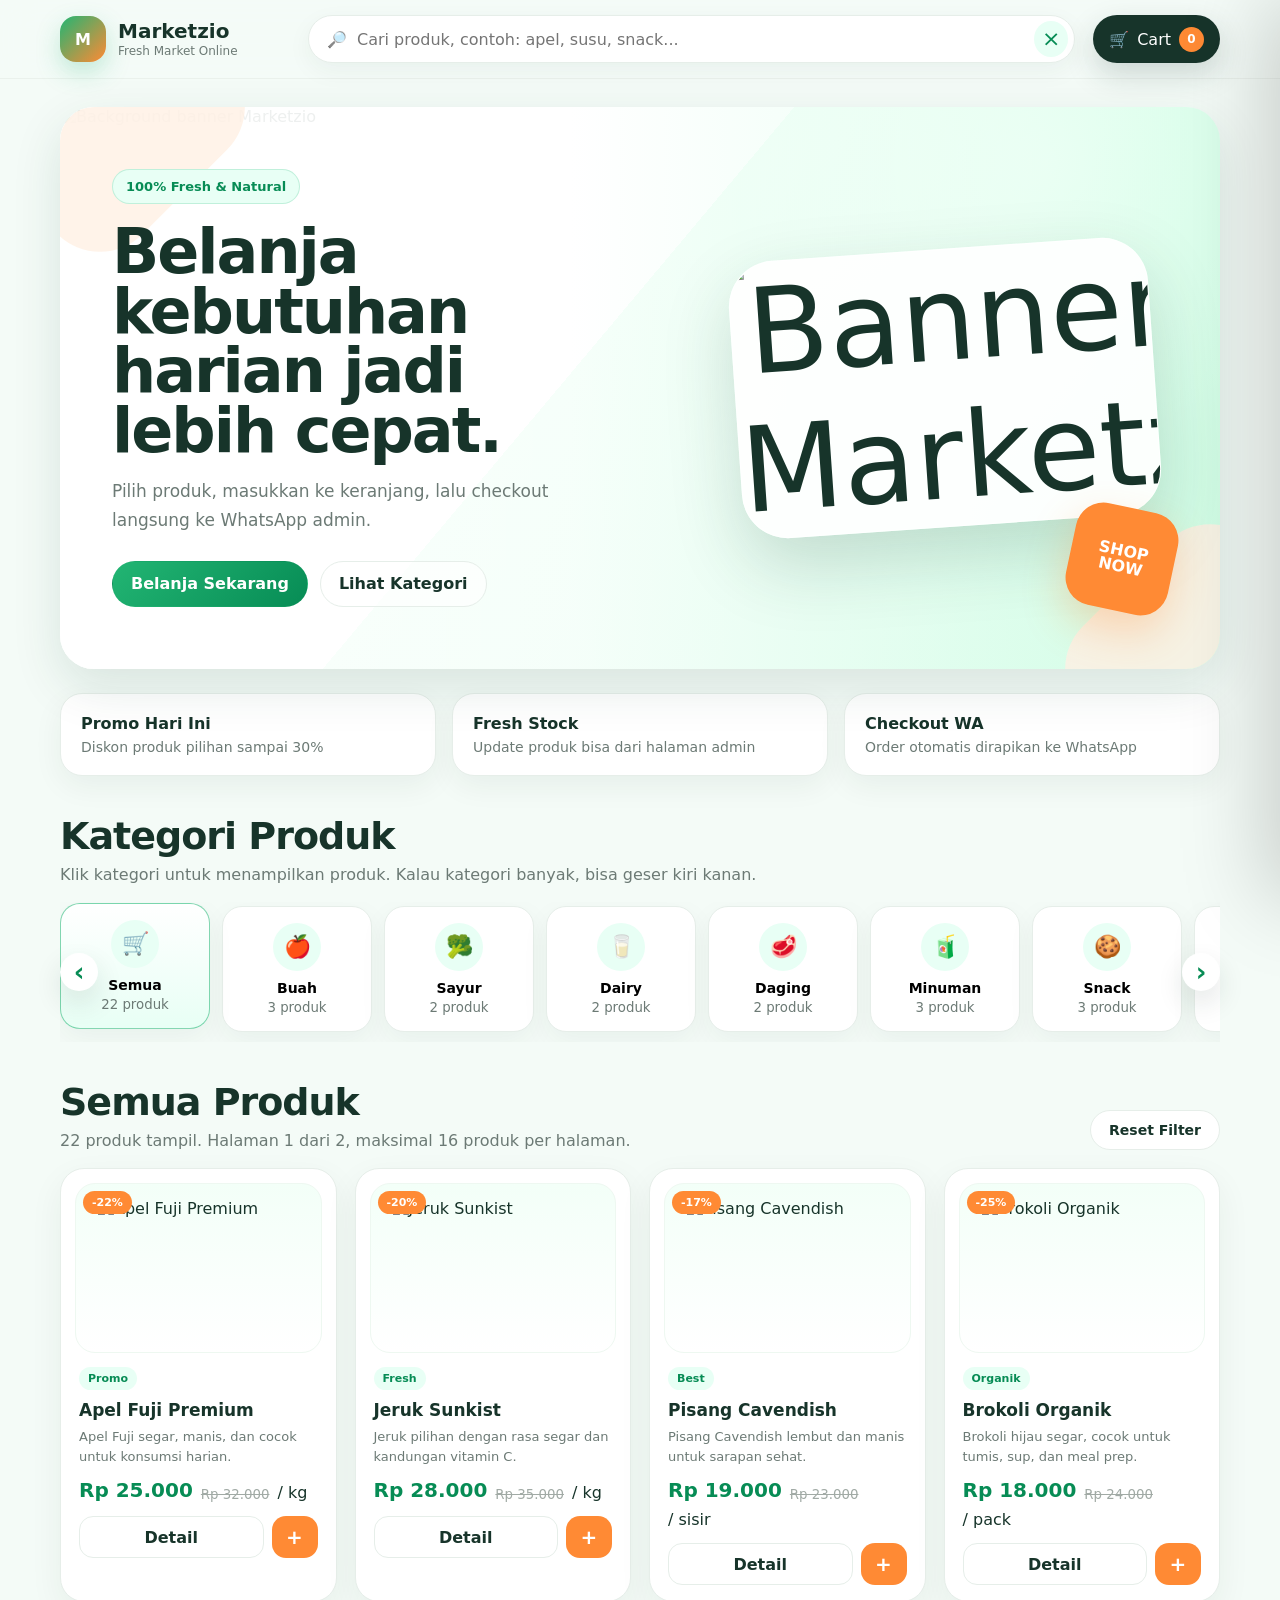
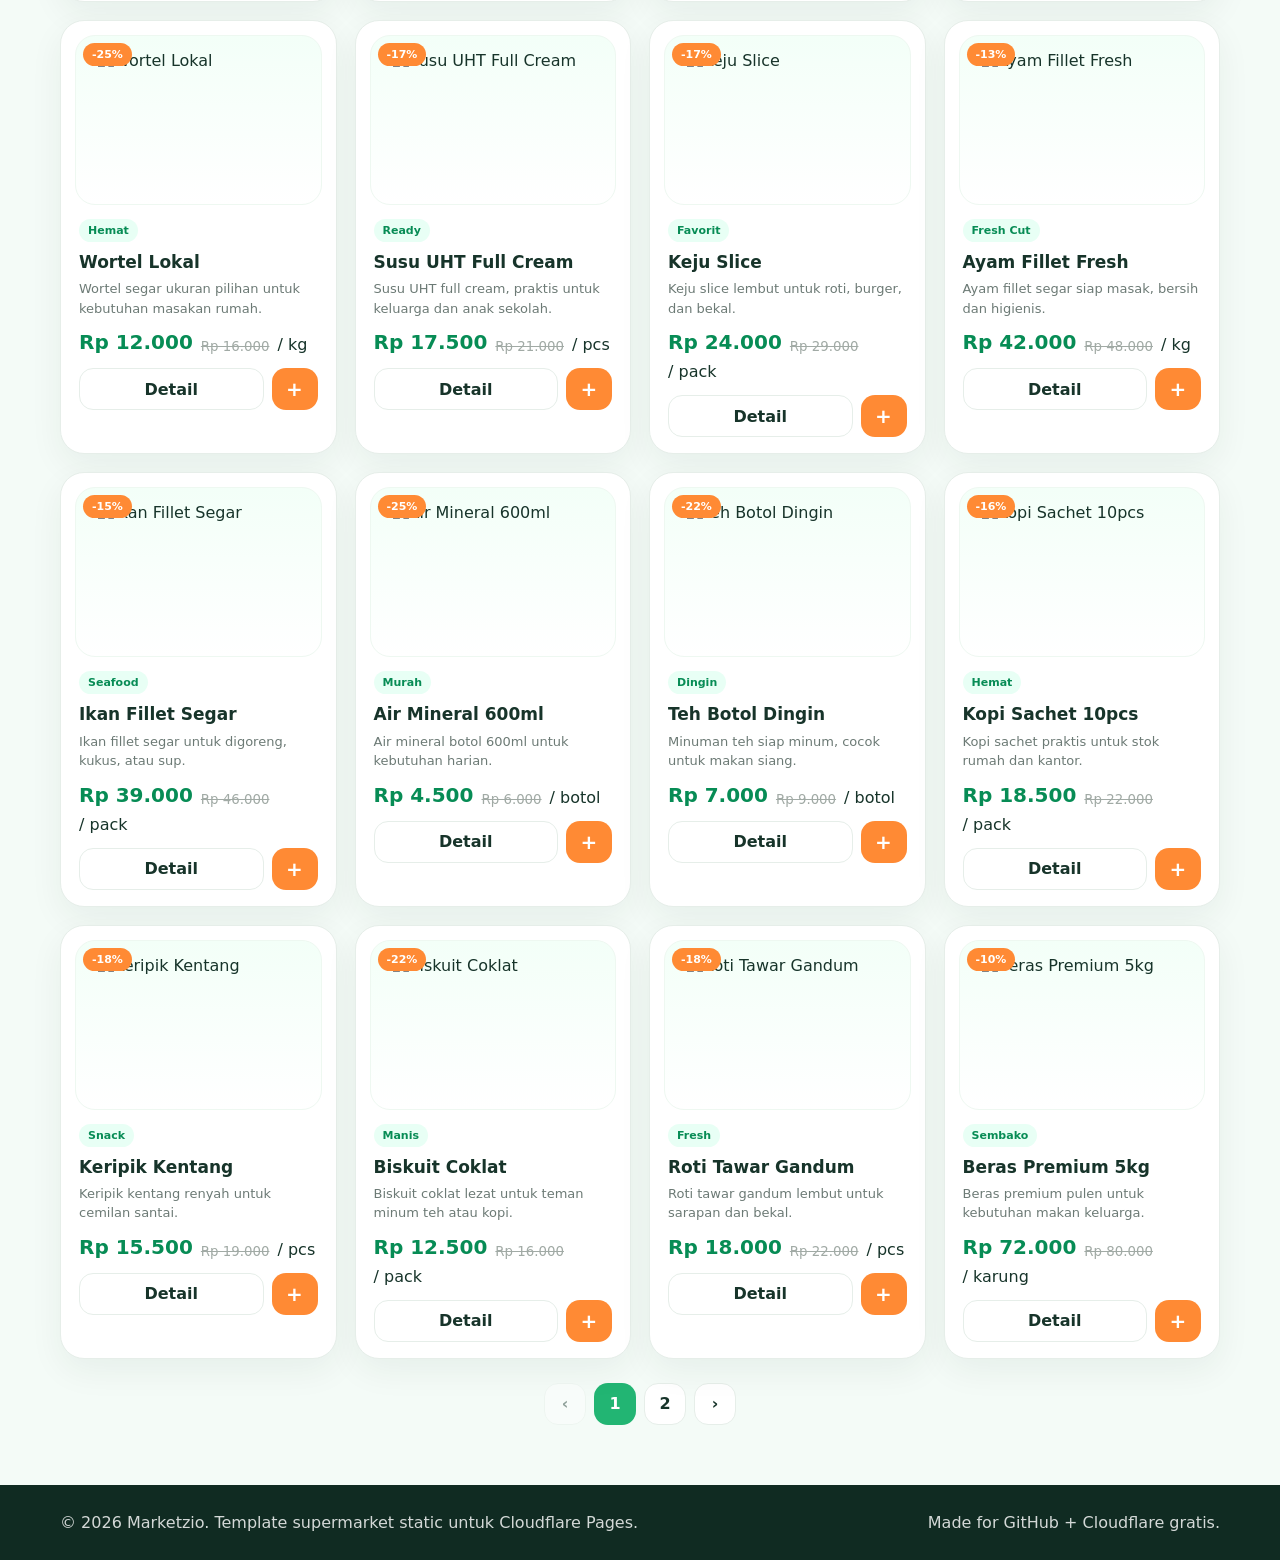
==== index.html @ e40bba42 "Add files via upload" ====
<!DOCTYPE html>
<html lang="id">
<head>
  <meta charset="UTF-8" />
  <meta name="viewport" content="width=device-width, initial-scale=1.0" />
  <title>Marketzio - Supermarket Online</title>
  <meta name="description" content="Website supermarket online gratis pakai Cloudflare Pages dan GitHub." />
  <link rel="stylesheet" href="style.css" />
</head>
<body>
  <header class="topbar">
    <div class="container nav">
      <a class="brand" href="#">
        <span class="brand-logo" id="brandLogo">M</span>
        <span>
          <strong id="storeName">Marketzio</strong>
          <small id="storeTagline">Fresh Market Online</small>
        </span>
      </a>

      <div class="search-box">
        <input id="searchInput" type="search" placeholder="Cari produk, contoh: apel, susu, snack..." />
        <button id="clearSearch" aria-label="Bersihkan pencarian">×</button>
      </div>

      <button class="cart-button" id="openCart">
        🛒 <span>Cart</span> <b id="cartCount">0</b>
      </button>
    </div>
  </header>

  <main>
    <section class="hero container" id="heroSection">
      <div class="hero-bg-media" id="heroOuterMedia" aria-hidden="true"></div>
      <div class="hero-text">
        <span class="eyebrow" id="heroEyebrow">100% Fresh & Natural</span>
        <h1 id="heroTitle">Belanja kebutuhan harian jadi lebih cepat.</h1>
        <p id="heroSubtitle">Pilih produk, masukkan ke keranjang, lalu checkout langsung ke WhatsApp admin.</p>
        <div class="hero-actions">
          <a href="#products" class="btn primary">Belanja Sekarang</a>
          <a href="#category" class="btn ghost">Lihat Kategori</a>
        </div>
      </div>
      <div class="hero-card" id="heroCard">
        <div class="hero-visual" id="heroVisual" aria-hidden="true">🍓🥑🍊🍇🍎</div>
        <div class="hero-badge" id="heroBadge">SHOP<br />NOW</div>
      </div>
    </section>

    <section class="container promo-strip" id="promoStrip"></section>

    <section class="container category-section" id="category">
      <div class="section-title">
        <div>
          <h2>Kategori Produk</h2>
          <p>Klik kategori untuk menampilkan produk. Kalau kategori banyak, bisa geser kiri kanan.</p>
        </div>
      </div>
      <div class="category-scroll-wrap">
        <button class="scroll-btn left" id="categoryLeft" aria-label="Geser kategori kiri">‹</button>
        <div class="category-grid" id="categoryGrid"></div>
        <button class="scroll-btn right" id="categoryRight" aria-label="Geser kategori kanan">›</button>
      </div>
    </section>

    <section class="container" id="products">
      <div class="section-title">
        <div>
          <h2 id="productTitle">Semua Produk</h2>
          <p id="productInfo">Produk supermarket siap tampil di website.</p>
        </div>
        <button class="btn small" id="resetFilter">Reset Filter</button>
      </div>
      <div class="product-grid" id="productGrid"></div>
      <div class="empty-state" id="emptyState" hidden>
        <h3>Produk tidak ditemukan</h3>
        <p>Coba cari dengan kata lain atau pilih kategori lain.</p>
      </div>
      <div class="pagination" id="pagination"></div>
    </section>
  </main>

  <div class="cart-overlay" id="cartOverlay"></div>
  <aside class="cart-drawer" id="cartDrawer" aria-label="Keranjang belanja">
    <div class="cart-head">
      <div>
        <h3>Keranjang</h3>
        <span id="cartSummary">Belum ada produk</span>
      </div>
      <button class="icon-btn" id="closeCart">×</button>
    </div>
    <div class="cart-items" id="cartItems"></div>
    <div class="cart-footer">
      <div class="total-row">
        <span>Total</span>
        <strong id="cartTotal">Rp0</strong>
      </div>
      <button class="btn primary full" id="checkoutBtn">Checkout WhatsApp</button>
      <button class="btn danger full" id="clearCart">Kosongkan Cart</button>
    </div>
  </aside>

  <div class="modal" id="productModal" hidden>
    <div class="modal-backdrop" id="closeModalBackdrop"></div>
    <div class="modal-card">
      <button class="icon-btn modal-close" id="closeModal">×</button>
      <img id="modalImage" src="" alt="" />
      <div class="modal-content">
        <span id="modalBadge" class="product-badge"></span>
        <h3 id="modalName"></h3>
        <p id="modalDesc"></p>
        <div class="modal-price">
          <strong id="modalPrice"></strong>
          <span id="modalOldPrice"></span>
        </div>
        <p class="stock" id="modalStock"></p>
        <button class="btn primary full" id="modalAddBtn">Tambah ke Cart</button>
      </div>
    </div>
  </div>

  <footer class="footer">
    <div class="container footer-inner">
      <p>© <span id="year"></span> Marketzio. Template supermarket static untuk Cloudflare Pages.</p>
      <p>Made for GitHub + Cloudflare gratis.</p>
    </div>
  </footer>

  <script src="products.js"></script>
  <script src="script.js"></script>
</body>
</html>
---- style.css ----
:root {
  --green: #22b573;
  --green-dark: #078c55;
  --green-soft: #e8fff5;
  --orange: #ff8a34;
  --orange-soft: #fff0e4;
  --dark: #17342a;
  --muted: #6c7a75;
  --line: #e6eee9;
  --card: #ffffff;
  --bg: #f4fbf7;
  --shadow: 0 18px 50px rgba(15, 68, 47, 0.12);
  --radius: 22px;
}

* {
  box-sizing: border-box;
}

html {
  scroll-behavior: smooth;
}

body {
  margin: 0;
  font-family: Inter, ui-sans-serif, system-ui, -apple-system, BlinkMacSystemFont, "Segoe UI", sans-serif;
  background: var(--bg);
  color: var(--dark);
}

button,
input {
  font: inherit;
}

button {
  cursor: pointer;
}

img {
  display: block;
  max-width: 100%;
}

.container {
  width: min(1160px, calc(100% - 32px));
  margin: 0 auto;
}

.topbar {
  position: sticky;
  top: 0;
  z-index: 20;
  background: rgba(244, 251, 247, 0.88);
  backdrop-filter: blur(16px);
  border-bottom: 1px solid rgba(230, 238, 233, 0.7);
}

.nav {
  min-height: 78px;
  display: grid;
  grid-template-columns: 230px 1fr auto;
  align-items: center;
  gap: 18px;
}

.brand {
  text-decoration: none;
  color: var(--dark);
  display: inline-flex;
  align-items: center;
  gap: 12px;
}

.brand-logo {
  width: 46px;
  height: 46px;
  border-radius: 16px;
  display: grid;
  place-items: center;
  color: white;
  font-weight: 900;
  background: linear-gradient(135deg, var(--green), var(--orange));
  box-shadow: 0 10px 24px rgba(34, 181, 115, 0.25);
}

.brand strong {
  display: block;
  font-size: 20px;
  line-height: 1.1;
}

.brand small {
  display: block;
  color: var(--muted);
  font-size: 12px;
  margin-top: 2px;
}

.search-box {
  background: white;
  height: 48px;
  border: 1px solid var(--line);
  border-radius: 999px;
  display: flex;
  align-items: center;
  padding: 0 6px 0 18px;
  box-shadow: 0 8px 25px rgba(18, 62, 45, 0.05);
}

.search-box::before {
  content: "🔎";
  margin-right: 8px;
  opacity: 0.75;
}

.search-box input {
  width: 100%;
  border: 0;
  outline: 0;
  background: transparent;
  color: var(--dark);
}

.search-box button,
.icon-btn {
  border: 0;
  width: 36px;
  height: 36px;
  border-radius: 50%;
  background: var(--green-soft);
  color: var(--green-dark);
  font-size: 22px;
  line-height: 1;
}

.cart-button {
  display: inline-flex;
  align-items: center;
  gap: 8px;
  min-height: 48px;
  border: 0;
  border-radius: 999px;
  background: var(--dark);
  color: white;
  padding: 0 16px;
  box-shadow: 0 12px 30px rgba(23, 52, 42, 0.18);
}

.cart-button b {
  min-width: 25px;
  height: 25px;
  border-radius: 999px;
  background: var(--orange);
  display: grid;
  place-items: center;
  font-size: 12px;
}

.hero {
  margin-top: 28px;
  min-height: 430px;
  border-radius: 34px;
  background:
    radial-gradient(circle at 85% 10%, rgba(255, 255, 255, 0.98), transparent 28%),
    linear-gradient(130deg, #ffffff 0%, #ffffff 45%, #d7ffe9 45%, #c7f8df 100%);
  box-shadow: var(--shadow);
  display: grid;
  grid-template-columns: 1.05fr 0.95fr;
  overflow: hidden;
  position: relative;
}

.hero-bg-media {
  position: absolute;
  inset: 0;
  z-index: 0;
  display: none;
  overflow: hidden;
}

.hero.has-outer-image .hero-bg-media {
  display: block;
}

.hero-bg-media img {
  width: 100%;
  height: 100%;
  object-fit: cover;
  filter: saturate(1.06) contrast(1.02);
}

.hero-bg-media::after {
  content: "";
  position: absolute;
  inset: 0;
  background:
    linear-gradient(90deg, rgba(255, 255, 255, 0.88) 0%, rgba(255, 255, 255, 0.78) 44%, rgba(213, 255, 232, 0.68) 100%),
    radial-gradient(circle at 80% 20%, rgba(255, 255, 255, 0.28), transparent 34%);
}

.hero::before,
.hero::after {
  content: "";
  position: absolute;
  width: 240px;
  height: 240px;
  background: var(--orange-soft);
  border-radius: 60px;
  transform: rotate(45deg);
  opacity: 0.8;
  z-index: 1;
}

.hero::before {
  top: -120px;
  left: -80px;
}

.hero::after {
  right: -110px;
  bottom: -120px;
}

.hero-text {
  position: relative;
  z-index: 2;
  padding: 62px 52px;
  align-self: center;
}

.eyebrow {
  display: inline-flex;
  align-items: center;
  gap: 8px;
  color: var(--green-dark);
  background: var(--green-soft);
  border: 1px solid rgba(34, 181, 115, 0.2);
  padding: 9px 13px;
  border-radius: 999px;
  font-weight: 800;
  font-size: 13px;
}

.eyebrow::before {
  content: "🌿";
}

.eyebrow.hide-icon::before {
  display: none;
}

.hero h1 {
  margin: 18px 0 14px;
  font-size: clamp(38px, 5vw, 62px);
  line-height: 0.96;
  letter-spacing: -2px;
}

.hero p {
  color: var(--muted);
  font-size: 17px;
  line-height: 1.7;
  max-width: 530px;
}

.hero-actions {
  display: flex;
  gap: 12px;
  flex-wrap: wrap;
  margin-top: 26px;
}

.btn {
  border: 0;
  text-decoration: none;
  display: inline-flex;
  justify-content: center;
  align-items: center;
  gap: 8px;
  min-height: 46px;
  border-radius: 999px;
  padding: 0 18px;
  font-weight: 800;
  color: var(--dark);
  background: white;
  border: 1px solid var(--line);
  transition: 0.2s ease;
}

.btn:hover {
  transform: translateY(-2px);
  box-shadow: 0 12px 26px rgba(23, 52, 42, 0.12);
}

.btn.primary {
  background: linear-gradient(135deg, var(--green), var(--green-dark));
  color: white;
  border-color: transparent;
}

.btn.ghost {
  background: rgba(255, 255, 255, 0.68);
}

.btn.small {
  min-height: 40px;
  font-size: 14px;
}

.btn.full {
  width: 100%;
}

.btn.danger {
  color: #c52828;
  background: #fff2f2;
  border-color: #ffd7d7;
}

.hero-card {
  position: relative;
  z-index: 2;
  display: grid;
  place-items: center;
  padding: 40px;
}
.hero-card.hide-inner {
  place-items: end center;
}

.hero-card.hide-inner .hero-badge {
  right: 52px;
  bottom: 52px;
}


.hero-visual {
  width: min(420px, 100%);
  min-height: 260px;
  border-radius: 46px;
  display: grid;
  place-items: center;
  font-size: clamp(62px, 10vw, 118px);
  background: rgba(255, 255, 255, 0.82);
  border: 1px solid rgba(255, 255, 255, 0.9);
  box-shadow: 0 28px 70px rgba(15, 68, 47, 0.18);
  transform: rotate(-4deg);
}

.hero-visual.has-image {
  padding: 0;
  overflow: hidden;
  background: rgba(255, 255, 255, 0.92);
}

.hero-visual.has-image img {
  width: 100%;
  height: 100%;
  object-fit: cover;
}

.hero-badge {
  position: absolute;
  right: 46px;
  bottom: 58px;
  width: 104px;
  height: 104px;
  border-radius: 28px;
  display: grid;
  place-items: center;
  text-align: center;
  background: var(--orange);
  color: white;
  font-weight: 900;
  line-height: 1;
  transform: rotate(12deg);
  box-shadow: 0 18px 40px rgba(255, 138, 52, 0.28);
}

.promo-strip {
  margin-top: 24px;
  display: grid;
  grid-template-columns: repeat(3, 1fr);
  gap: 16px;
}

.promo-strip > div {
  background: white;
  border: 1px solid var(--line);
  border-radius: var(--radius);
  padding: 20px;
  box-shadow: 0 10px 30px rgba(23, 52, 42, 0.06);
}

.promo-strip strong {
  display: block;
  font-size: 16px;
}

.promo-strip span {
  display: block;
  margin-top: 6px;
  color: var(--muted);
  font-size: 14px;
}

.category-section,
#products {
  margin-top: 38px;
}

.section-title {
  display: flex;
  align-items: end;
  justify-content: space-between;
  gap: 18px;
  margin-bottom: 18px;
}

.section-title h2 {
  margin: 0;
  font-size: clamp(26px, 4vw, 38px);
  letter-spacing: -1px;
}

.section-title p {
  margin: 7px 0 0;
  color: var(--muted);
}

.category-scroll-wrap {
  position: relative;
}

.category-grid {
  display: flex;
  gap: 12px;
  overflow-x: auto;
  scroll-snap-type: x mandatory;
  padding: 4px 44px 10px;
  scrollbar-width: thin;
}

.category-grid::-webkit-scrollbar {
  height: 7px;
}

.category-grid::-webkit-scrollbar-thumb {
  background: rgba(34, 181, 115, 0.32);
  border-radius: 999px;
}

.scroll-btn {
  position: absolute;
  top: 50%;
  transform: translateY(-50%);
  z-index: 2;
  width: 38px;
  height: 38px;
  border: 0;
  border-radius: 50%;
  display: grid;
  place-items: center;
  font-size: 26px;
  line-height: 1;
  font-weight: 900;
  color: var(--green-dark);
  background: #ffffff;
  box-shadow: 0 12px 28px rgba(23, 52, 42, 0.12);
}

.scroll-btn.left {
  left: 0;
}

.scroll-btn.right {
  right: 0;
}

.category-card {
  flex: 0 0 150px;
  scroll-snap-align: start;
  border: 1px solid var(--line);
  border-radius: 20px;
  background: white;
  padding: 16px 12px;
  text-align: center;
  min-height: 112px;
  transition: 0.2s ease;
  box-shadow: 0 10px 28px rgba(23, 52, 42, 0.05);
}

.category-card:hover,
.category-card.active {
  transform: translateY(-3px);
  border-color: rgba(34, 181, 115, 0.55);
  background: linear-gradient(180deg, white, var(--green-soft));
}

.category-icon {
  width: 48px;
  height: 48px;
  border-radius: 50%;
  display: grid;
  place-items: center;
  margin: 0 auto 9px;
  background: var(--green-soft);
  font-size: 22px;
  overflow: hidden;
}

.category-icon img {
  width: 100%;
  height: 100%;
  object-fit: cover;
}

.category-card strong {
  display: block;
  font-size: 14px;
}

.category-card small {
  display: block;
  margin-top: 4px;
  color: var(--muted);
}

.product-grid {
  display: grid;
  grid-template-columns: repeat(4, 1fr);
  gap: 18px;
}

.product-card {
  background: white;
  border-radius: 24px;
  border: 1px solid var(--line);
  padding: 14px;
  position: relative;
  transition: 0.2s ease;
  box-shadow: 0 12px 34px rgba(23, 52, 42, 0.06);
}

.product-card:hover {
  transform: translateY(-4px);
  box-shadow: 0 22px 50px rgba(23, 52, 42, 0.12);
}

.product-thumb {
  height: 170px;
  border-radius: 20px;
  background: linear-gradient(180deg, #f3fff8, #ffffff);
  display: grid;
  place-items: center;
  overflow: hidden;
  border: 1px solid #eef8f1;
}

.product-thumb img {
  width: 82%;
  height: 82%;
  object-fit: contain;
  transition: 0.2s ease;
}

.product-card:hover .product-thumb img {
  transform: scale(1.05) rotate(-2deg);
}

.product-badge {
  display: inline-flex;
  align-items: center;
  border-radius: 999px;
  padding: 5px 9px;
  font-weight: 900;
  color: var(--green-dark);
  background: var(--green-soft);
  font-size: 11px;
}

.discount {
  position: absolute;
  top: 22px;
  left: 22px;
  background: var(--orange);
  color: white;
  border-radius: 999px;
  padding: 5px 9px;
  font-size: 11px;
  font-weight: 900;
}

.product-body {
  padding: 14px 4px 2px;
}

.product-body h3 {
  margin: 10px 0 6px;
  font-size: 17px;
  line-height: 1.25;
}

.product-body p {
  color: var(--muted);
  margin: 0;
  font-size: 13px;
  line-height: 1.5;
  min-height: 38px;
}

.price-row {
  display: flex;
  align-items: end;
  gap: 8px;
  margin: 12px 0 14px;
  flex-wrap: wrap;
}

.price-row strong {
  font-size: 20px;
  color: var(--green-dark);
}

.price-row small {
  color: #a1aaa5;
  text-decoration: line-through;
}

.product-actions {
  display: grid;
  grid-template-columns: 1fr auto;
  gap: 8px;
}

.view-btn,
.add-btn {
  min-height: 42px;
  border-radius: 14px;
  border: 1px solid var(--line);
  background: #fff;
  color: var(--dark);
  font-weight: 800;
}

.add-btn {
  width: 46px;
  background: var(--orange);
  color: white;
  border-color: transparent;
  font-size: 20px;
}

.empty-state {
  text-align: center;
  padding: 50px 20px;
  background: white;
  border-radius: var(--radius);
  border: 1px solid var(--line);
}

.pagination {
  display: flex;
  justify-content: center;
  align-items: center;
  flex-wrap: wrap;
  gap: 8px;
  margin-top: 24px;
}

.page-btn {
  min-width: 42px;
  height: 42px;
  border: 1px solid var(--line);
  border-radius: 14px;
  background: white;
  color: var(--dark);
  font-weight: 900;
}

.page-btn:hover,
.page-btn.active {
  background: var(--green);
  color: white;
  border-color: transparent;
}

.page-btn:disabled {
  opacity: 0.45;
  cursor: not-allowed;
}

.cart-overlay {
  position: fixed;
  inset: 0;
  background: rgba(7, 23, 17, 0.42);
  z-index: 40;
  opacity: 0;
  visibility: hidden;
  transition: 0.2s ease;
}

.cart-overlay.show {
  opacity: 1;
  visibility: visible;
}

.cart-drawer {
  position: fixed;
  top: 0;
  right: 0;
  height: 100vh;
  width: min(430px, 100%);
  background: white;
  z-index: 50;
  transform: translateX(102%);
  transition: 0.25s ease;
  display: grid;
  grid-template-rows: auto 1fr auto;
  box-shadow: -25px 0 80px rgba(0, 0, 0, 0.18);
}

.cart-drawer.show {
  transform: translateX(0);
}

.cart-head,
.cart-footer {
  padding: 20px;
  border-bottom: 1px solid var(--line);
}

.cart-head {
  display: flex;
  align-items: start;
  justify-content: space-between;
}

.cart-head h3 {
  margin: 0;
  font-size: 26px;
}

.cart-head span {
  display: block;
  color: var(--muted);
  margin-top: 4px;
}

.cart-items {
  padding: 16px 20px;
  overflow: auto;
}

.cart-item {
  display: grid;
  grid-template-columns: 74px 1fr auto;
  gap: 12px;
  align-items: center;
  padding: 12px 0;
  border-bottom: 1px solid var(--line);
}

.cart-item img {
  width: 74px;
  height: 74px;
  border-radius: 18px;
  background: var(--green-soft);
  object-fit: contain;
  padding: 8px;
}

.cart-item h4 {
  margin: 0 0 4px;
  font-size: 15px;
}

.cart-item p {
  margin: 0;
  color: var(--green-dark);
  font-weight: 900;
}

.qty-control {
  display: inline-flex;
  align-items: center;
  gap: 6px;
  margin-top: 8px;
}

.qty-control button {
  width: 28px;
  height: 28px;
  border: 0;
  border-radius: 10px;
  background: var(--green-soft);
  color: var(--green-dark);
  font-weight: 900;
}

.remove-item {
  width: 30px;
  height: 30px;
  border: 0;
  border-radius: 50%;
  background: #fff2f2;
  color: #c52828;
  font-size: 16px;
}

.cart-footer {
  border-bottom: 0;
  border-top: 1px solid var(--line);
  display: grid;
  gap: 10px;
}

.total-row {
  display: flex;
  align-items: center;
  justify-content: space-between;
  margin-bottom: 8px;
  font-size: 18px;
}

.total-row strong {
  color: var(--green-dark);
}

.modal[hidden] {
  display: none;
}

.modal {
  position: fixed;
  inset: 0;
  z-index: 60;
  display: grid;
  place-items: center;
  padding: 18px;
}

.modal-backdrop {
  position: absolute;
  inset: 0;
  background: rgba(7, 23, 17, 0.48);
}

.modal-card {
  position: relative;
  width: min(860px, 100%);
  background: white;
  border-radius: 30px;
  display: grid;
  grid-template-columns: 0.95fr 1.05fr;
  overflow: hidden;
  box-shadow: 0 30px 90px rgba(0, 0, 0, 0.22);
}

.modal-card > img {
  width: 100%;
  height: 100%;
  min-height: 420px;
  object-fit: contain;
  background: linear-gradient(180deg, var(--green-soft), white);
  padding: 34px;
}

.modal-content {
  padding: 42px 34px;
}

.modal-close {
  position: absolute;
  top: 14px;
  right: 14px;
  z-index: 2;
}

.modal-content h3 {
  margin: 14px 0 10px;
  font-size: clamp(28px, 5vw, 42px);
  line-height: 1.05;
  letter-spacing: -1px;
}

.modal-content p {
  color: var(--muted);
  line-height: 1.7;
}

.modal-price {
  display: flex;
  align-items: end;
  gap: 12px;
  margin: 18px 0;
}

.modal-price strong {
  color: var(--green-dark);
  font-size: 30px;
}

.modal-price span {
  text-decoration: line-through;
  color: #a1aaa5;
}

.stock {
  color: var(--green-dark) !important;
  font-weight: 800;
}

.footer {
  margin-top: 60px;
  padding: 28px 0;
  background: #102b22;
  color: rgba(255, 255, 255, 0.82);
}

.footer-inner {
  display: flex;
  justify-content: space-between;
  gap: 16px;
  flex-wrap: wrap;
}

.footer p {
  margin: 0;
}

@media (max-width: 920px) {
  .nav {
    grid-template-columns: 1fr auto;
  }

  .search-box {
    grid-column: 1 / -1;
    order: 3;
    margin-bottom: 14px;
  }

  .hero {
    grid-template-columns: 1fr;
  }

  .hero-text {
    padding: 44px 28px 8px;
  }

  .hero-card {
    padding: 24px 28px 44px;
  }

  .promo-strip {
    grid-template-columns: repeat(2, 1fr);
  }

  .product-grid {
    grid-template-columns: repeat(2, 1fr);
  }

  .modal-card {
    grid-template-columns: 1fr;
    max-height: calc(100vh - 36px);
    overflow: auto;
  }

  .modal-card > img {
    min-height: 250px;
  }
}

@media (max-width: 560px) {
  .container {
    width: min(100% - 22px, 1160px);
  }

  .nav {
    min-height: 74px;
    gap: 10px;
  }

  .brand strong {
    font-size: 18px;
  }

  .brand small,
  .cart-button span {
    display: none;
  }

  .hero {
    margin-top: 14px;
    border-radius: 26px;
  }

  .hero h1 {
    font-size: 40px;
  }

  .hero p {
    font-size: 15px;
  }

  .hero-visual {
    min-height: 190px;
  }

  .hero-badge {
    width: 82px;
    height: 82px;
    right: 30px;
    bottom: 35px;
    font-size: 13px;
  }

  .promo-strip {
    grid-template-columns: 1fr;
  }

  .category-grid {
    gap: 9px;
    padding-left: 38px;
    padding-right: 38px;
  }

  .category-card {
    flex-basis: 128px;
    min-height: 96px;
    padding: 12px 8px;
  }

  .category-card strong {
    font-size: 12px;
  }

  .section-title {
    align-items: start;
    flex-direction: column;
  }

  .product-grid {
    grid-template-columns: 1fr;
  }

  .product-thumb {
    height: 190px;
  }

  .modal-content {
    padding: 28px 22px;
  }
}

.admin-link {
  display: inline-flex;
  align-items: center;
  justify-content: center;
  min-height: 42px;
  padding: 0 16px;
  border-radius: 999px;
  background: #edf8f1;
  color: #137a4a;
  font-weight: 800;
  text-decoration: none;
  border: 1px solid rgba(19, 122, 74, 0.12);
}

@media (max-width: 560px) {
  .admin-link {
    min-height: 38px;
    padding: 0 12px;
    font-size: 13px;
  }
}

/* ===============================
   V5: Logo + Banner Style Control
   =============================== */
.brand-logo.has-logo {
  background: #ffffff;
  padding: 0;
  overflow: hidden;
  border: 1px solid rgba(34, 181, 115, 0.18);
}

.brand-logo.has-logo img {
  width: 100%;
  height: 100%;
  object-fit: cover;
}

.hero {
  --hero-outer-opacity: 0.45;
  --hero-outer-brightness: 1;
  --hero-inner-opacity: 1;
  --hero-inner-brightness: 1;
  --hero-title-size: clamp(38px, 5vw, 62px);
  --hero-title-color: var(--dark);
  --hero-subtitle-size: 17px;
  --hero-subtitle-color: var(--muted);
  --hero-eyebrow-size: 13px;
  --hero-eyebrow-color: var(--green-dark);
  --hero-badge-bg: var(--orange);
  --hero-badge-color: #ffffff;
}

.hero-bg-media img {
  opacity: var(--hero-outer-opacity);
  filter: saturate(1.06) contrast(1.02) brightness(var(--hero-outer-brightness));
}

.eyebrow {
  font-size: var(--hero-eyebrow-size);
  color: var(--hero-eyebrow-color);
}

.hero h1 {
  font-size: var(--hero-title-size);
  color: var(--hero-title-color);
}

.hero p {
  font-size: var(--hero-subtitle-size);
  color: var(--hero-subtitle-color);
}

.hero-visual.has-image {
  opacity: var(--hero-inner-opacity);
  filter: brightness(var(--hero-inner-brightness));
}

.hero-badge {
  background: var(--hero-badge-bg);
  color: var(--hero-badge-color);
}
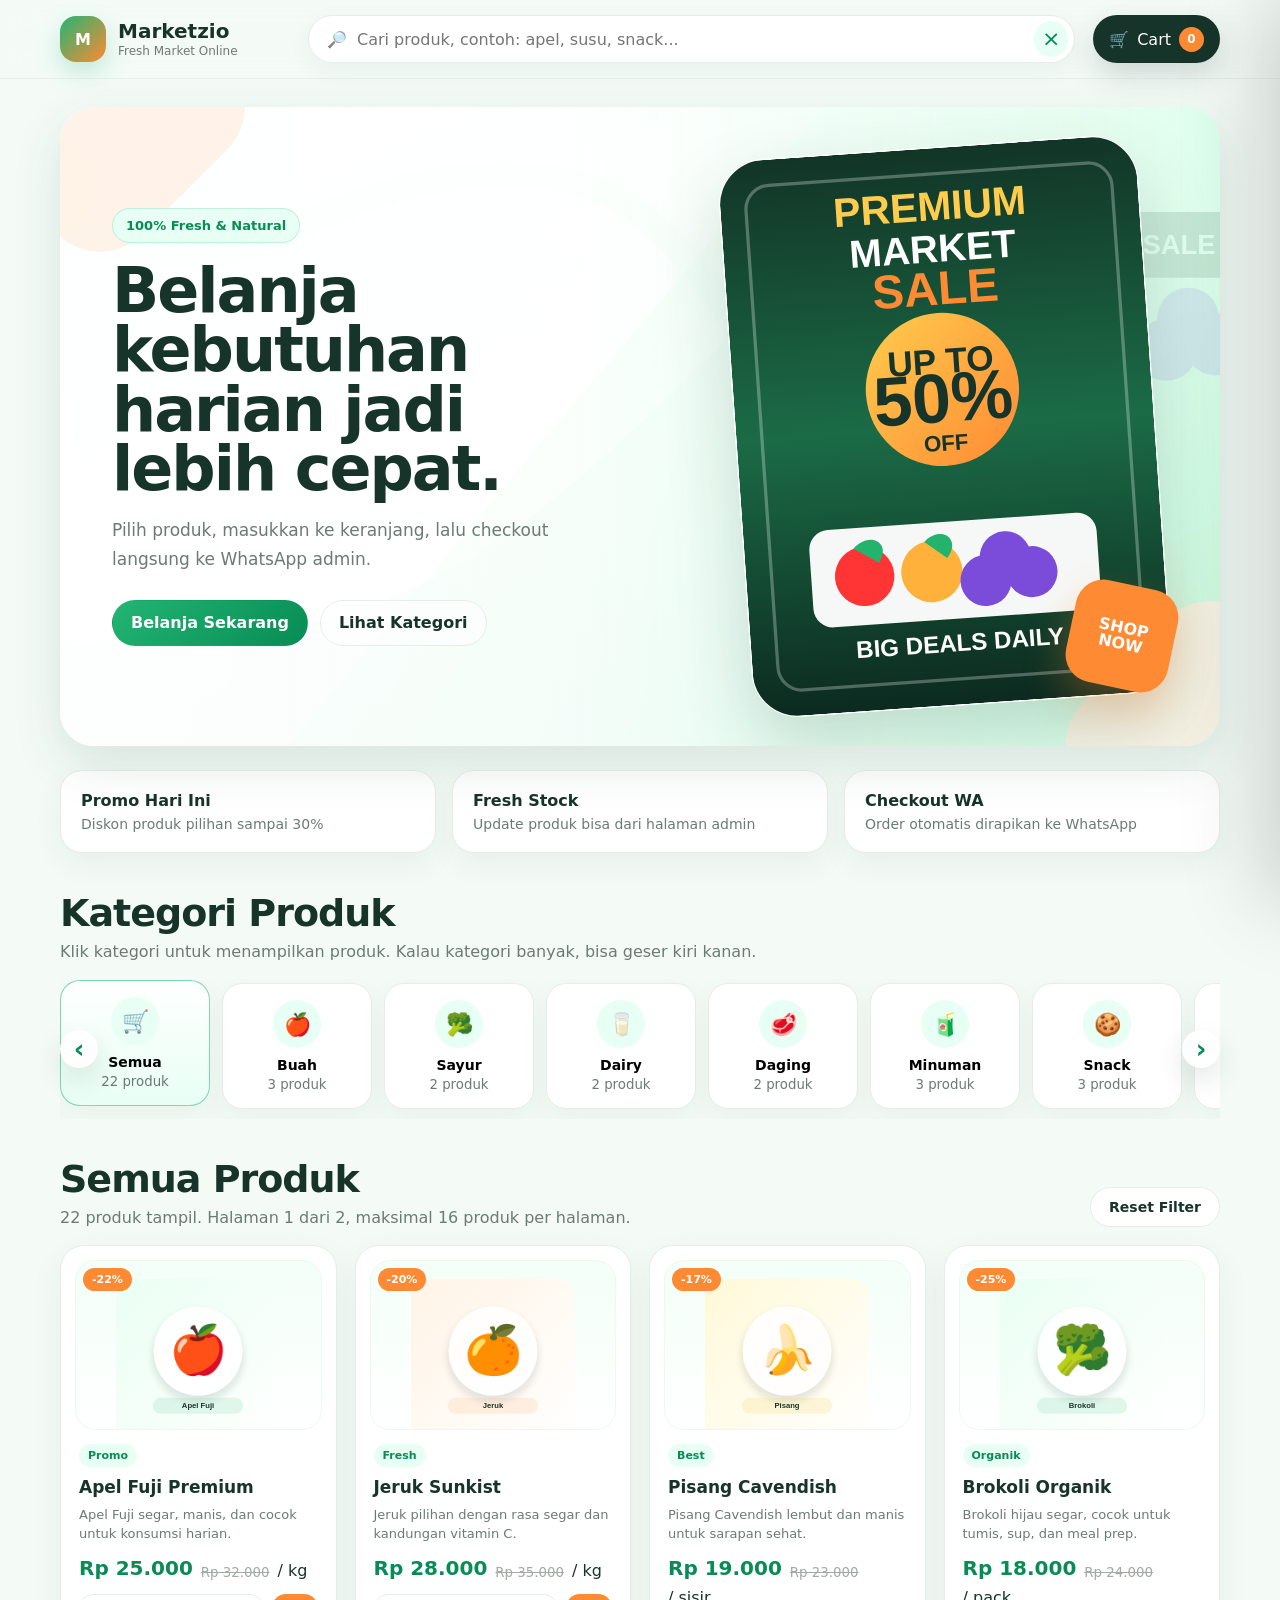
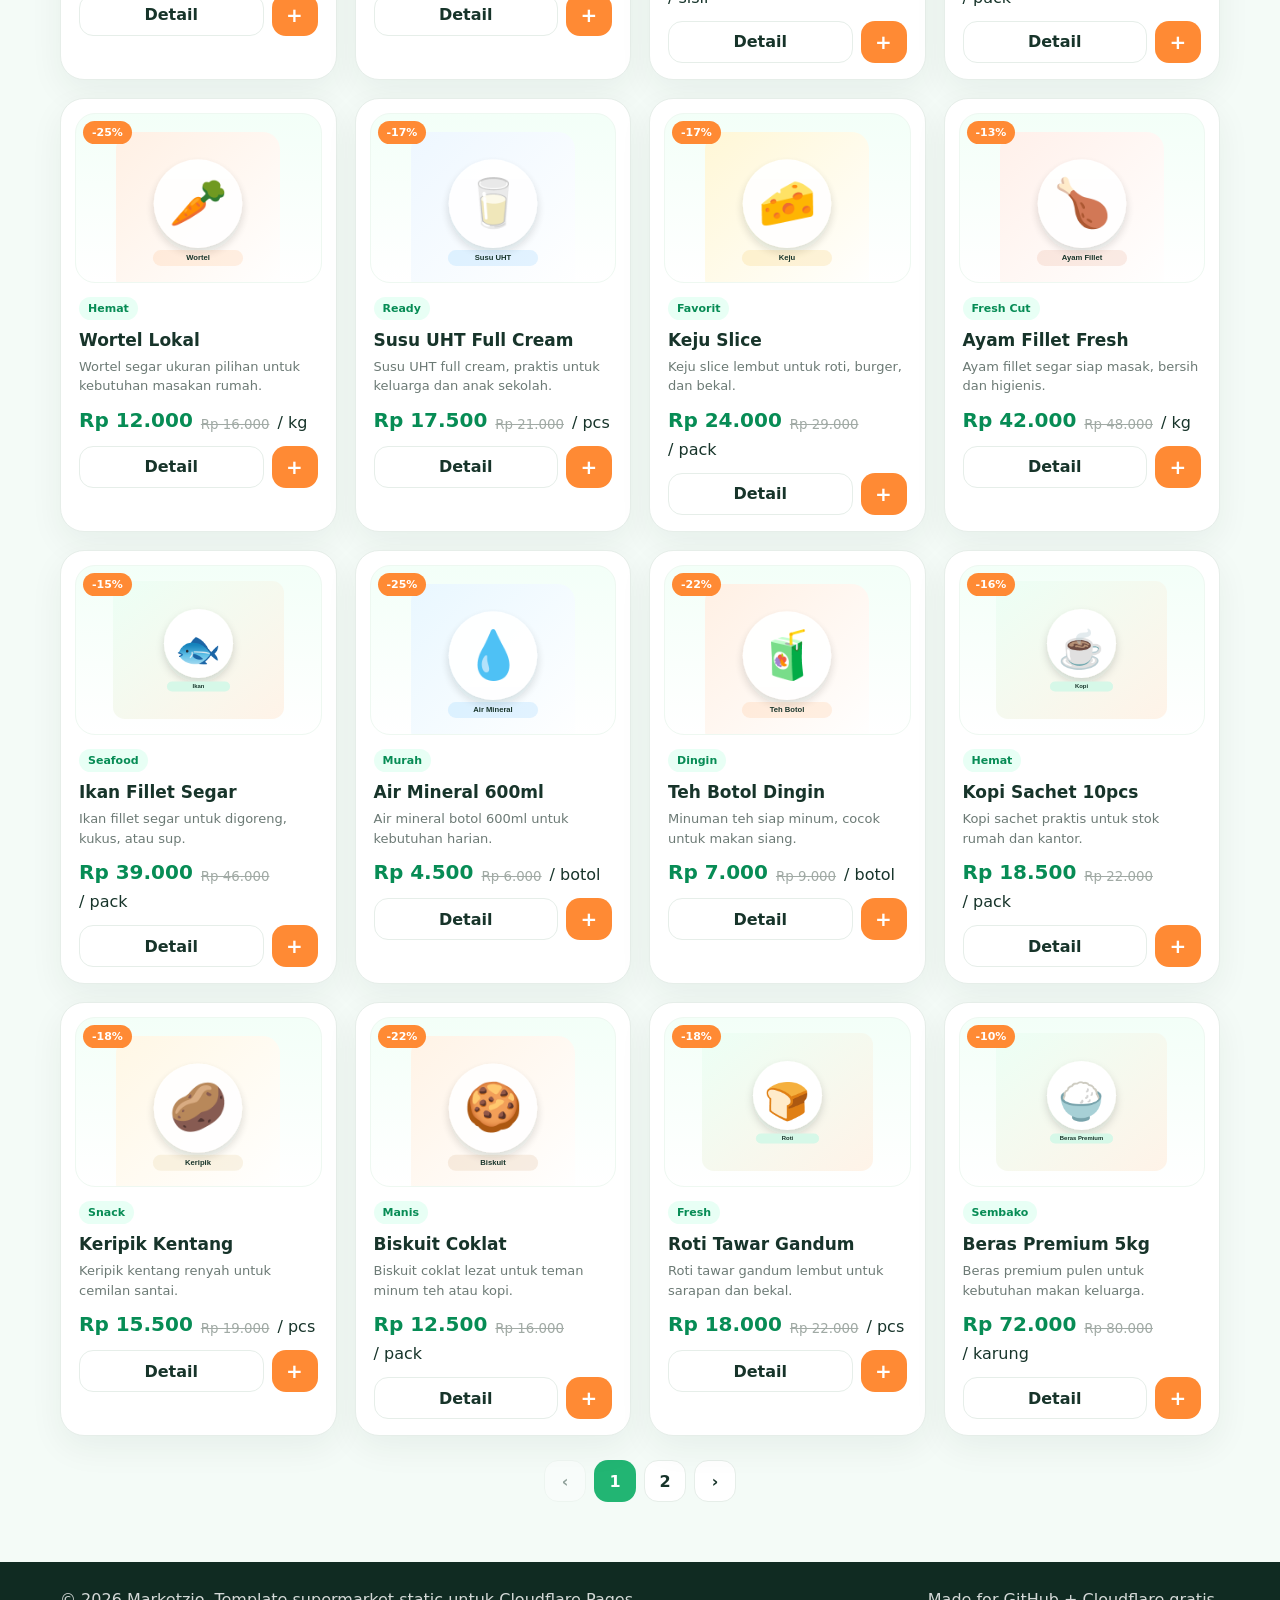
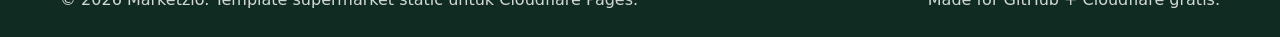
==== commit aa88a073: "Load mobile stylesheet" ====
--- a/index.html
+++ b/index.html
@@ -6,6 +6,7 @@
   <title>Marketzio - Supermarket Online</title>
   <meta name="description" content="Website supermarket online gratis pakai Cloudflare Pages dan GitHub." />
   <link rel="stylesheet" href="style.css" />
+  <link rel="stylesheet" href="mobile.css" />
 </head>
 <body>
   <header class="topbar">
@@ -129,4 +130,4 @@
   <script src="products.js"></script>
   <script src="script.js"></script>
 </body>
-</html>
+</html>
--- a/mobile.css
+++ b/mobile.css
@@ -0,0 +1,413 @@
+/* Mobile polish for Marketzio storefront */
+@media (max-width: 760px) {
+  body {
+    background: #f4fbf7;
+  }
+
+  .container {
+    width: calc(100% - 24px) !important;
+  }
+
+  .topbar {
+    background: rgba(244, 251, 247, 0.96);
+  }
+
+  .nav {
+    min-height: auto !important;
+    grid-template-columns: 1fr auto !important;
+    gap: 10px !important;
+    padding: 10px 0 !important;
+  }
+
+  .brand {
+    min-width: 0;
+    gap: 9px;
+  }
+
+  .brand-logo {
+    width: 42px !important;
+    height: 42px !important;
+    border-radius: 14px !important;
+    flex: 0 0 auto;
+  }
+
+  .brand strong {
+    font-size: 16px !important;
+    line-height: 1.05;
+  }
+
+  .brand small {
+    display: block !important;
+    font-size: 10px !important;
+    max-width: 140px;
+    white-space: nowrap;
+    overflow: hidden;
+    text-overflow: ellipsis;
+  }
+
+  .cart-button {
+    min-height: 42px !important;
+    padding: 0 12px !important;
+    border-radius: 18px !important;
+    gap: 6px !important;
+  }
+
+  .cart-button span {
+    display: none !important;
+  }
+
+  .cart-button b {
+    min-width: 22px !important;
+    height: 22px !important;
+    font-size: 11px !important;
+  }
+
+  .search-box {
+    grid-column: 1 / -1 !important;
+    order: 3;
+    height: 44px !important;
+    margin: 0 0 4px !important;
+    padding-left: 14px !important;
+  }
+
+  .search-box input {
+    font-size: 13px;
+  }
+
+  main {
+    padding-top: 8px;
+  }
+
+  .hero {
+    margin-top: 10px !important;
+    min-height: auto !important;
+    grid-template-columns: 1fr !important;
+    border-radius: 24px !important;
+  }
+
+  .hero-bg-media::after {
+    background:
+      linear-gradient(90deg, rgba(255, 255, 255, 0.88) 0%, rgba(255, 255, 255, 0.76) 55%, rgba(213, 255, 232, 0.58) 100%),
+      radial-gradient(circle at 80% 20%, rgba(255, 255, 255, 0.30), transparent 34%) !important;
+  }
+
+  .hero::before,
+  .hero::after {
+    width: 170px !important;
+    height: 170px !important;
+    opacity: 0.55 !important;
+  }
+
+  .hero-text {
+    padding: 28px 20px 10px !important;
+  }
+
+  .eyebrow {
+    font-size: 11px !important;
+    padding: 7px 10px !important;
+  }
+
+  .hero h1 {
+    font-size: clamp(28px, 9vw, 40px) !important;
+    line-height: 1.03 !important;
+    letter-spacing: -1px !important;
+    margin: 14px 0 10px !important;
+  }
+
+  .hero p {
+    font-size: 14px !important;
+    line-height: 1.55 !important;
+    max-width: 100% !important;
+  }
+
+  .hero-actions {
+    gap: 8px !important;
+    margin-top: 18px !important;
+  }
+
+  .btn {
+    min-height: 40px !important;
+    padding: 0 14px !important;
+    font-size: 13px !important;
+  }
+
+  .hero-card {
+    padding: 8px 20px 28px !important;
+  }
+
+  .hero-visual {
+    width: min(260px, 86%) !important;
+    min-height: 185px !important;
+    border-radius: 30px !important;
+    transform: rotate(-3deg) !important;
+    font-size: 64px !important;
+  }
+
+  .hero-visual.has-image {
+    height: 240px !important;
+  }
+
+  .hero-badge {
+    width: 68px !important;
+    height: 68px !important;
+    right: 22px !important;
+    bottom: 26px !important;
+    border-radius: 18px !important;
+    font-size: 11px !important;
+  }
+
+  .promo-strip {
+    grid-template-columns: 1fr !important;
+    gap: 10px !important;
+    margin-top: 14px !important;
+  }
+
+  .promo-strip > div {
+    padding: 14px 16px !important;
+    border-radius: 18px !important;
+  }
+
+  .promo-strip strong {
+    font-size: 14px !important;
+  }
+
+  .promo-strip span {
+    font-size: 12px !important;
+  }
+
+  .category-section,
+  #products {
+    margin-top: 28px !important;
+  }
+
+  .section-title {
+    gap: 10px !important;
+    margin-bottom: 12px !important;
+    align-items: flex-start !important;
+    flex-direction: column !important;
+  }
+
+  .section-title h2 {
+    font-size: 26px !important;
+  }
+
+  .section-title p {
+    font-size: 13px !important;
+  }
+
+  .category-grid {
+    gap: 8px !important;
+    padding: 4px 38px 8px !important;
+    scrollbar-width: none;
+  }
+
+  .category-grid::-webkit-scrollbar {
+    display: none;
+  }
+
+  .scroll-btn {
+    width: 32px !important;
+    height: 32px !important;
+    font-size: 22px !important;
+  }
+
+  .category-card {
+    flex: 0 0 112px !important;
+    min-height: 92px !important;
+    border-radius: 18px !important;
+    padding: 12px 8px !important;
+  }
+
+  .category-icon {
+    width: 42px !important;
+    height: 42px !important;
+    font-size: 20px !important;
+    margin-bottom: 7px !important;
+  }
+
+  .category-card strong {
+    font-size: 12px !important;
+  }
+
+  .category-card small {
+    font-size: 11px !important;
+  }
+
+  .product-grid {
+    grid-template-columns: repeat(2, minmax(0, 1fr)) !important;
+    gap: 10px !important;
+  }
+
+  .product-card {
+    border-radius: 18px !important;
+    padding: 9px !important;
+  }
+
+  .product-thumb {
+    height: 124px !important;
+    border-radius: 16px !important;
+  }
+
+  .product-thumb img {
+    width: 82% !important;
+    height: 82% !important;
+  }
+
+  .discount {
+    top: 14px !important;
+    left: 14px !important;
+    font-size: 10px !important;
+    padding: 4px 7px !important;
+  }
+
+  .product-body {
+    padding: 10px 2px 0 !important;
+  }
+
+  .product-badge {
+    font-size: 10px !important;
+    padding: 4px 7px !important;
+  }
+
+  .product-body h3 {
+    font-size: 13px !important;
+    margin: 8px 0 5px !important;
+    line-height: 1.25 !important;
+    display: -webkit-box;
+    -webkit-line-clamp: 2;
+    -webkit-box-orient: vertical;
+    overflow: hidden;
+    min-height: 32px;
+  }
+
+  .product-body p {
+    display: none !important;
+  }
+
+  .price-row {
+    margin: 8px 0 10px !important;
+    gap: 4px !important;
+    display: block !important;
+  }
+
+  .price-row strong {
+    font-size: 15px !important;
+    display: block !important;
+  }
+
+  .price-row small,
+  .price-row span {
+    font-size: 10px !important;
+  }
+
+  .product-actions {
+    gap: 6px !important;
+    grid-template-columns: 1fr 38px !important;
+  }
+
+  .view-btn,
+  .add-btn {
+    min-height: 38px !important;
+    border-radius: 12px !important;
+    font-size: 12px !important;
+  }
+
+  .add-btn {
+    width: 38px !important;
+    font-size: 18px !important;
+  }
+
+  .pagination {
+    margin-top: 18px !important;
+    gap: 6px !important;
+  }
+
+  .page-btn {
+    min-width: 36px !important;
+    height: 36px !important;
+    border-radius: 12px !important;
+  }
+
+  .cart-drawer {
+    width: 100% !important;
+    border-radius: 22px 22px 0 0;
+    top: auto !important;
+    bottom: 0 !important;
+    height: min(86vh, 720px) !important;
+    transform: translateY(104%) !important;
+  }
+
+  .cart-drawer.show {
+    transform: translateY(0) !important;
+  }
+
+  .cart-head,
+  .cart-footer {
+    padding: 16px !important;
+  }
+
+  .cart-head h3 {
+    font-size: 22px !important;
+  }
+
+  .cart-item {
+    grid-template-columns: 54px 1fr auto !important;
+    gap: 10px !important;
+  }
+
+  .cart-item img {
+    width: 54px !important;
+    height: 54px !important;
+    border-radius: 14px !important;
+  }
+
+  .cart-item h4 {
+    font-size: 13px !important;
+  }
+
+  .cart-item p {
+    font-size: 12px !important;
+  }
+
+  .modal {
+    padding: 10px !important;
+    align-items: end !important;
+  }
+
+  .modal-card {
+    border-radius: 24px 24px 0 0 !important;
+    max-height: 92vh !important;
+    overflow: auto !important;
+  }
+
+  .modal-card > img {
+    min-height: 180px !important;
+    max-height: 240px !important;
+    padding: 20px !important;
+  }
+
+  .modal-content {
+    padding: 22px 18px 18px !important;
+  }
+
+  .modal-content h3 {
+    font-size: 26px !important;
+  }
+
+  .footer {
+    margin-top: 34px !important;
+    padding: 20px 0 !important;
+  }
+
+  .footer-inner {
+    text-align: center;
+    justify-content: center !important;
+    font-size: 12px !important;
+  }
+}
+
+@media (max-width: 360px) {
+  .product-grid {
+    grid-template-columns: 1fr !important;
+  }
+}
